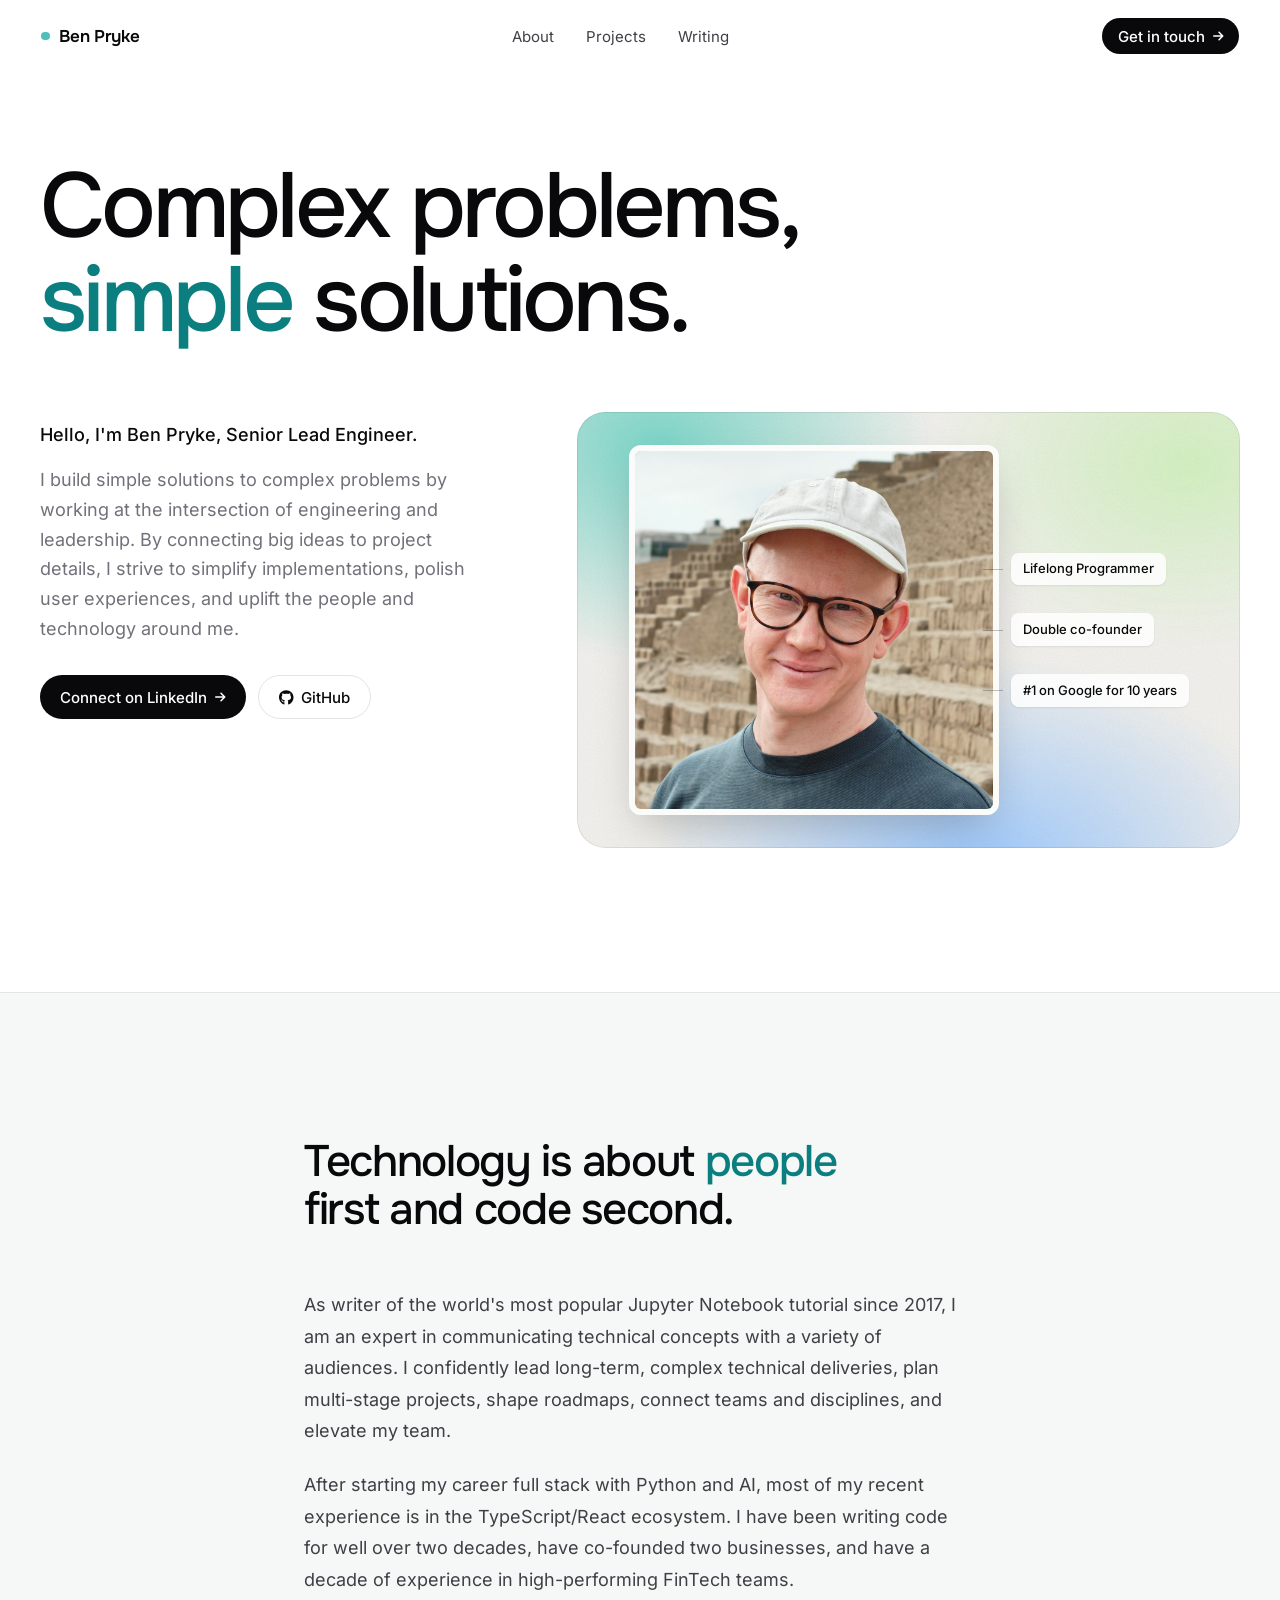
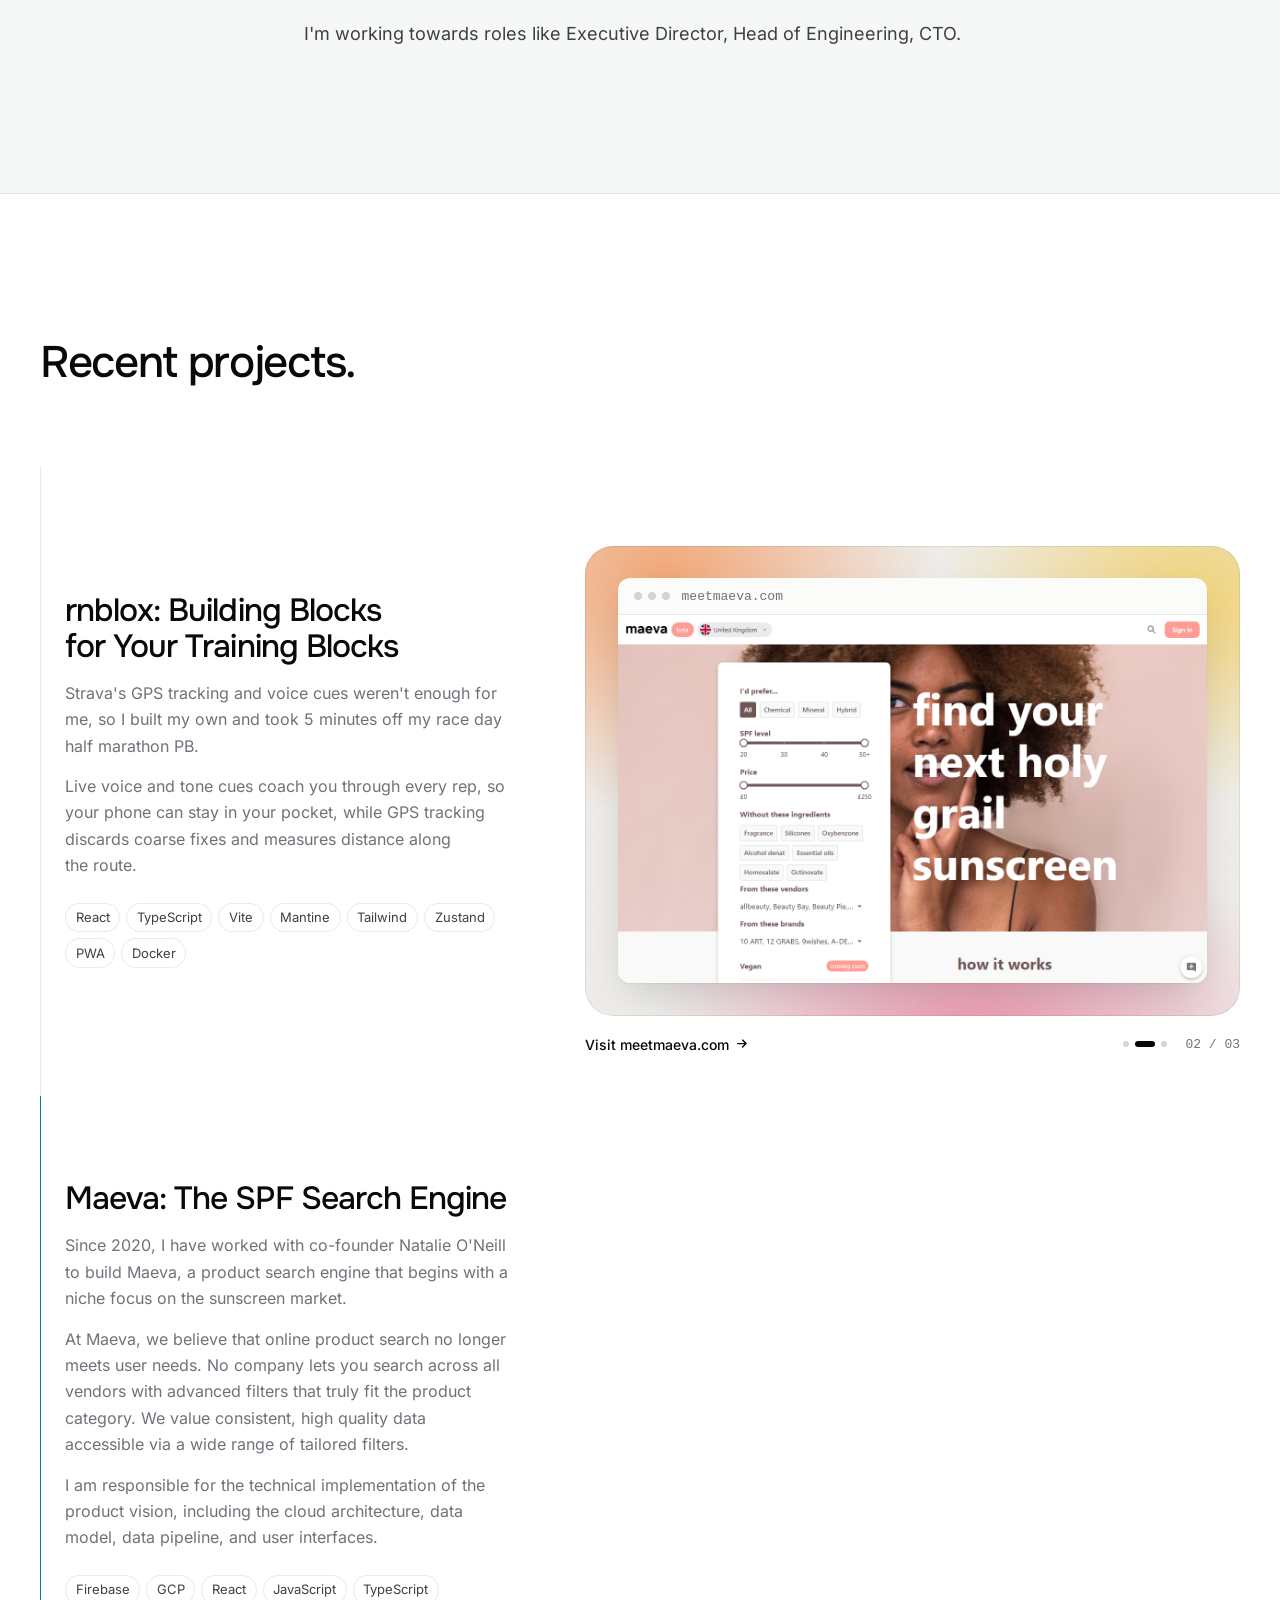
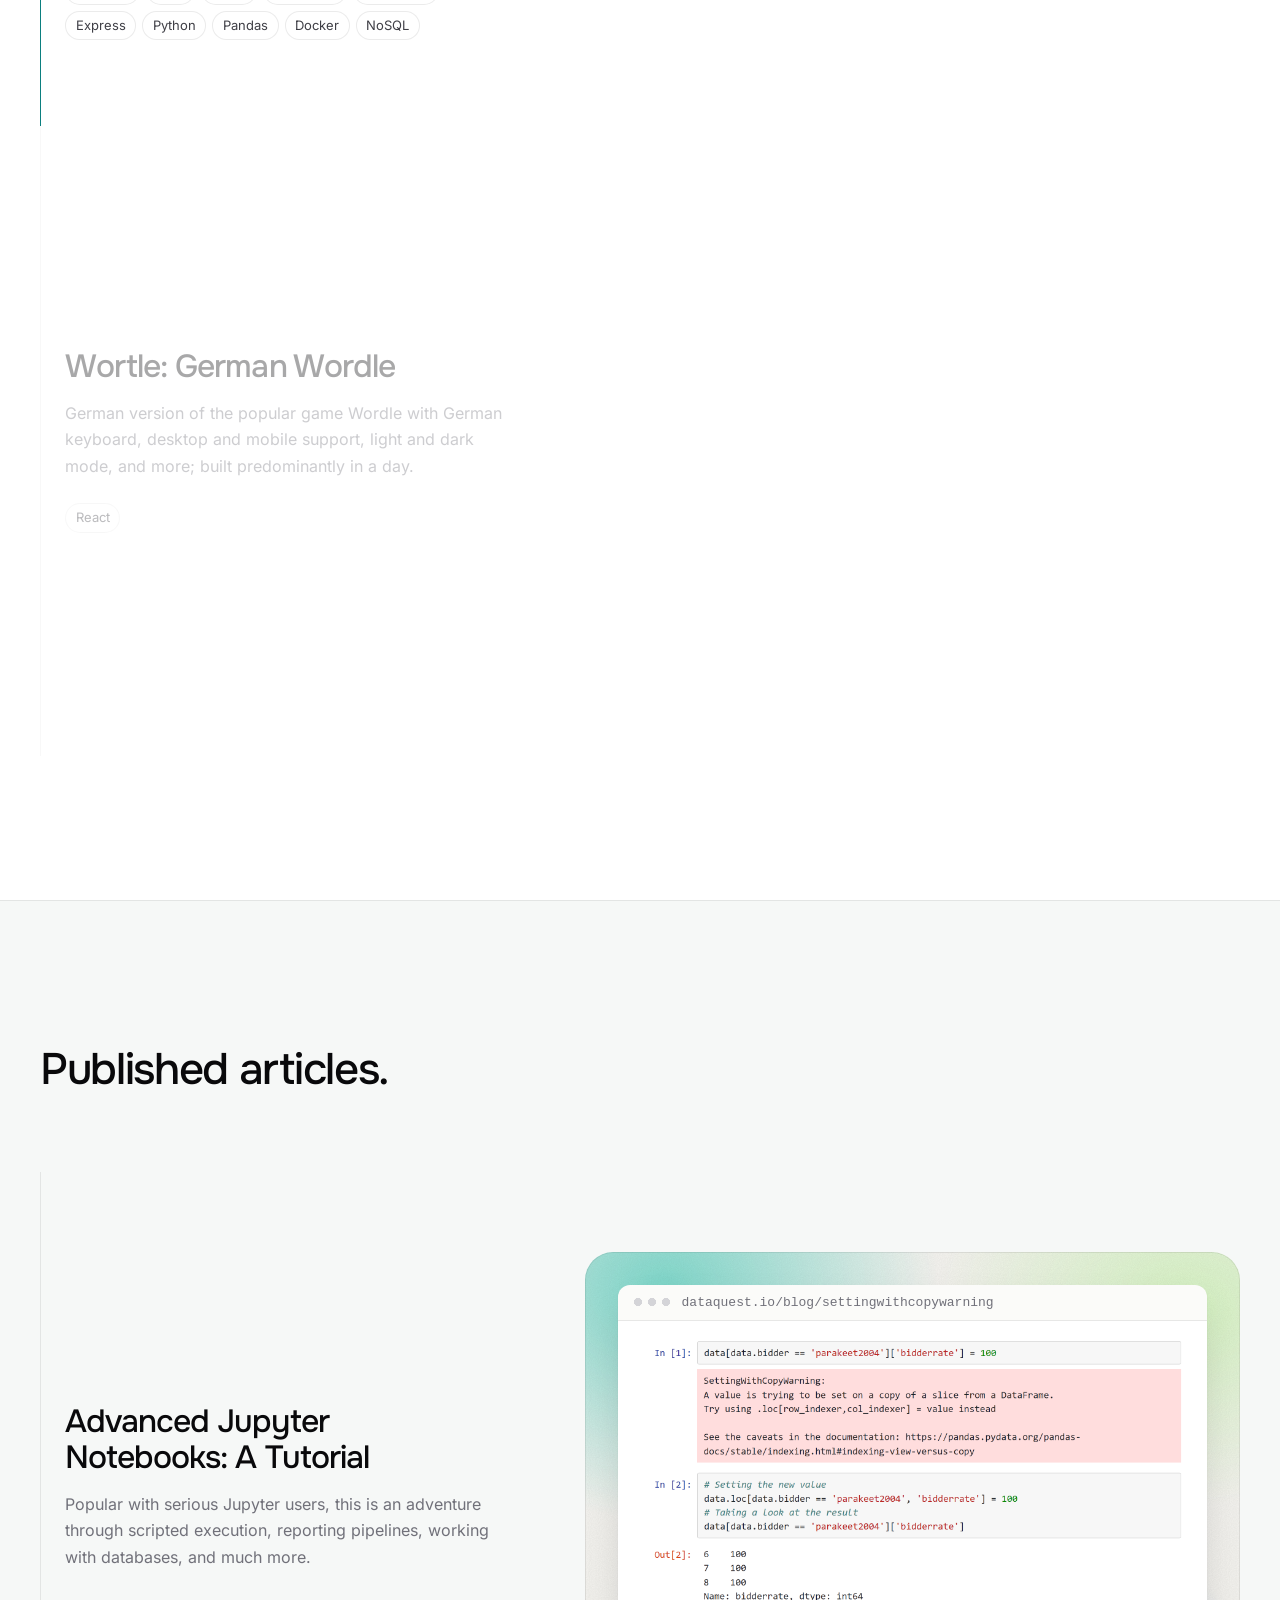
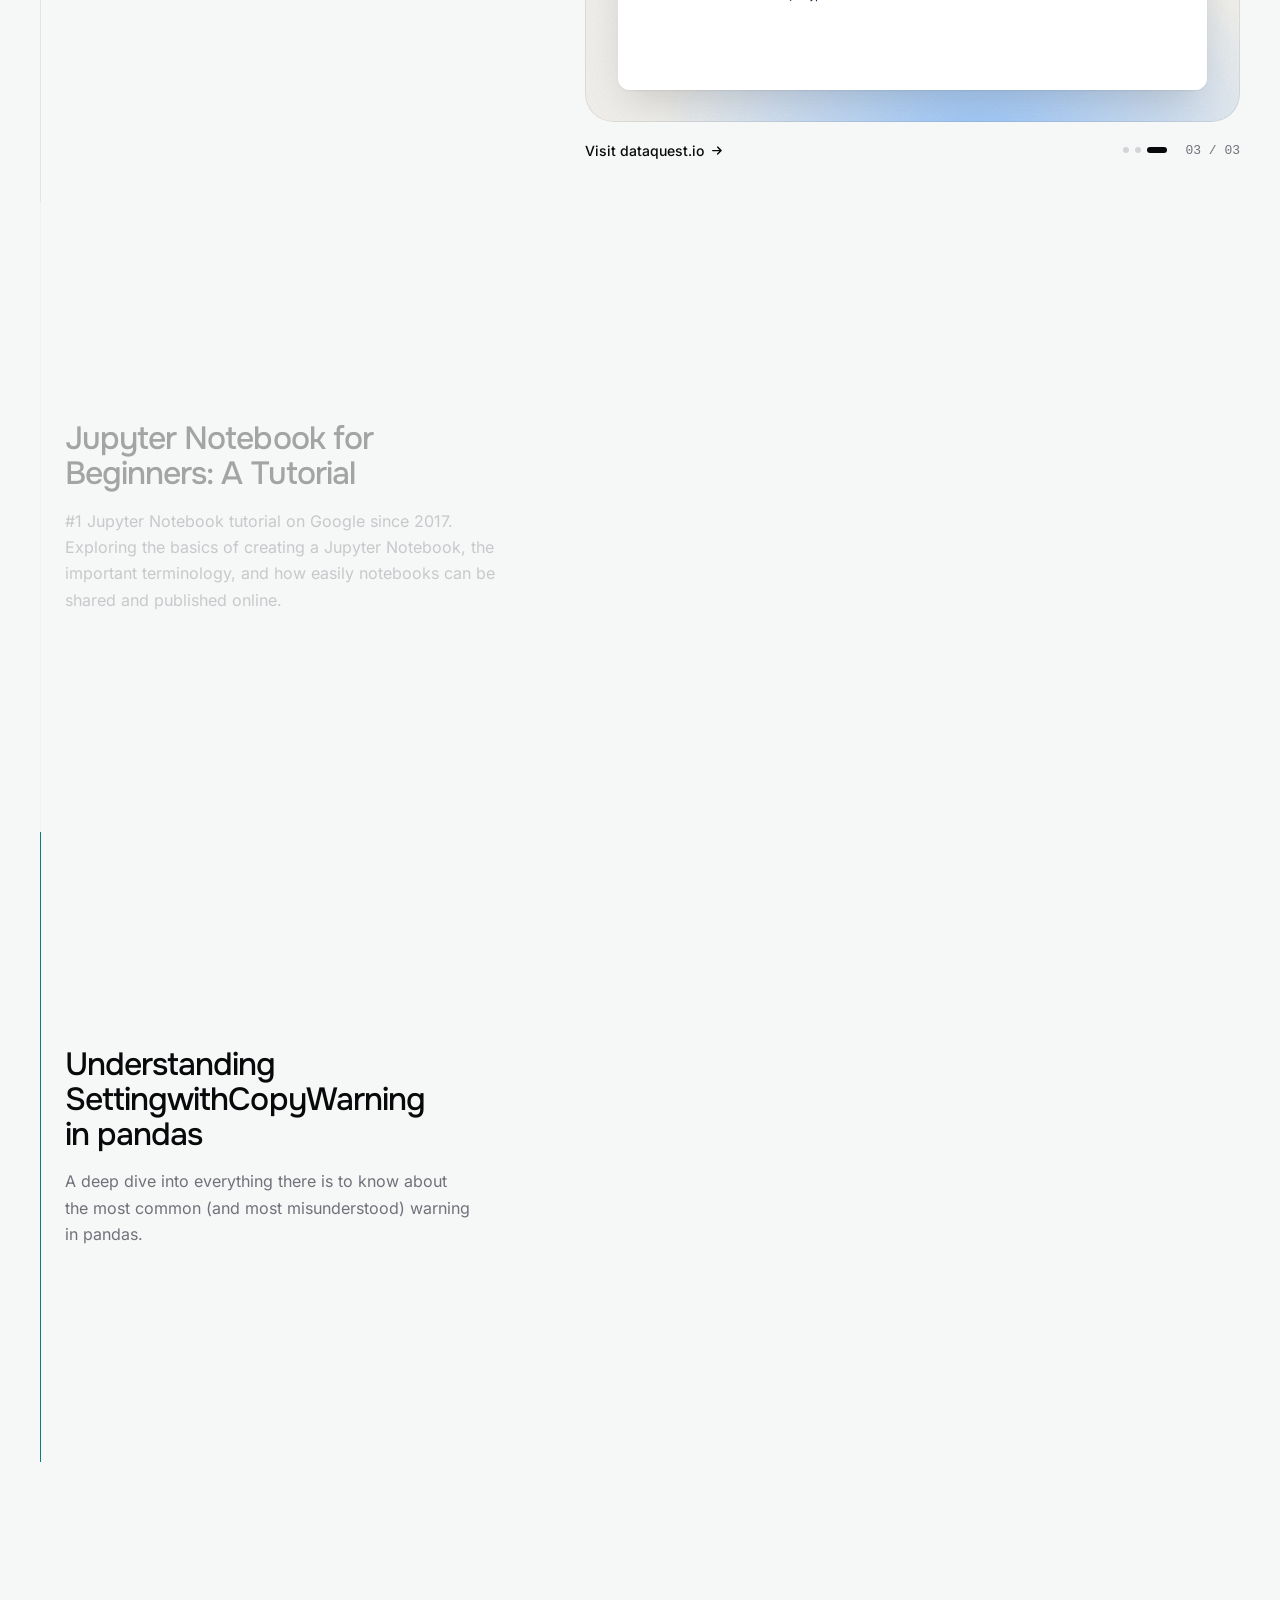
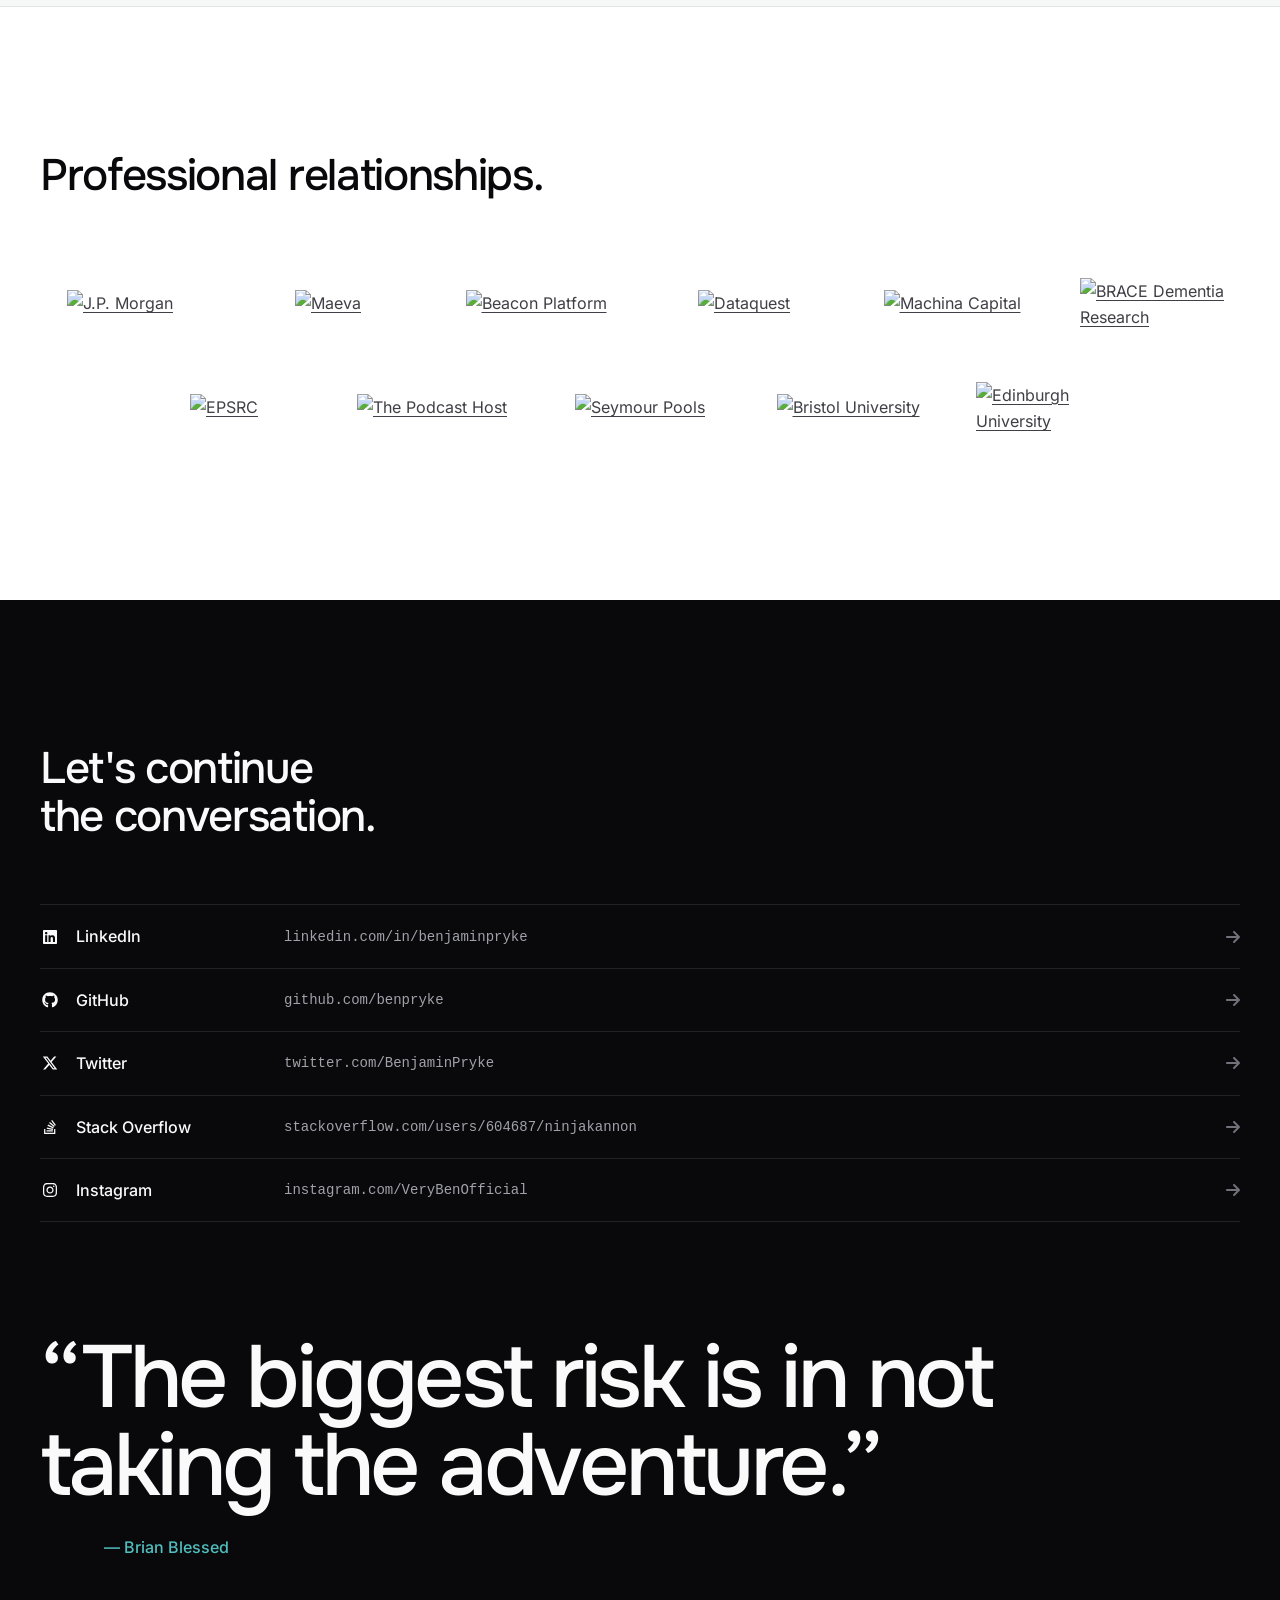
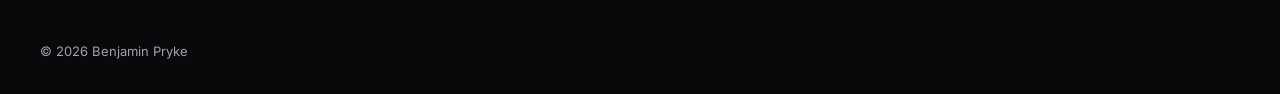
==== 200.html @ 8d0380cf "Deploying to master from @ benpryke/personal-website@fa194e5fd90bd48c4373eee795d0fbb30861cdaa 🚀" ====
<!DOCTYPE html>
<html lang="en-gb">
  <head>
    <meta charset="utf-8"/>
    <link rel="shortcut icon" href="/assets/favicon-vqh3uQuY.ico"/>
    <link rel="icon" type="image/png" sizes="512x512" href="/assets/favicon-512x512-DaZWaWV2.png">
    <link rel="icon" type="image/png" sizes="192x192" href="/assets/favicon-192x192-DF1hLskp.png">
    <link rel="icon" type="image/png" sizes="32x32" href="/assets/favicon-32x32-KCON65HF.png">
    <link rel="icon" type="image/png" sizes="16x16" href="/assets/favicon-16x16-DmluTjXL.png">
    <link rel="apple-touch-icon" sizes="180x180" href="/assets/favicon-180x180-CDnnF3rg.png">
    <meta name="viewport" content="width=device-width, initial-scale=1, shrink-to-fit=no"/>
    <meta name="theme-color" content="#0b7f7f"/>
    <link rel="manifest" href="/assets/manifest-D1YhB_9p.json"/>
    
    <title>Benjamin Pryke | Developer</title>
    <meta name="description" content="Ben Pryke is an entrepreneur building tech for humans. Currently a senior tech lead at JPMC, formerly at Beacon Platform, and two time startup co-founder.">
    <meta name="keywords" content="Ben, Benjamin, Pryke, engineer, developer, dev, programmer, entrepreneur, startup, start-up, Python, TypeScript, JavaScript, full stack, senior, lead">

    <!-- Google tag (gtag.js) -->
    <script async src="https://www.googletagmanager.com/gtag/js?id=G-BXW9QDPKF5"></script>
    <script>
      window.dataLayer = window.dataLayer || [];
      function gtag(){dataLayer.push(arguments);}
      gtag('js', new Date());
      gtag('config', 'G-BXW9QDPKF5');
    </script>
    <script type="module" crossorigin src="/assets/index-BHt-4_sE.js"></script>
    <link rel="stylesheet" crossorigin href="/assets/index-BxGwgF0M.css">
  </head>
  <body>
    <noscript>Enabling JavaScript will enhance this site</noscript>
    <div id="root"></div>
  </body>
</html>
---- assets/index-BxGwgF0M.css ----
@font-face{font-family:Onest Variable;font-style:normal;font-display:swap;font-weight:100 900;src:url(/assets/onest-cyrillic-ext-wght-normal-DOFToQv1.woff2) format("woff2-variations");unicode-range:U+0460-052F,U+1C80-1C8A,U+20B4,U+2DE0-2DFF,U+A640-A69F,U+FE2E-FE2F}@font-face{font-family:Onest Variable;font-style:normal;font-display:swap;font-weight:100 900;src:url(/assets/onest-cyrillic-wght-normal-DayYxulF.woff2) format("woff2-variations");unicode-range:U+0301,U+0400-045F,U+0490-0491,U+04B0-04B1,U+2116}@font-face{font-family:Onest Variable;font-style:normal;font-display:swap;font-weight:100 900;src:url(/assets/onest-math-wght-normal-Bl4ZGkZl.woff2) format("woff2-variations");unicode-range:U+0302-0303,U+0305,U+0307-0308,U+0310,U+0312,U+0315,U+031A,U+0326-0327,U+032C,U+032F-0330,U+0332-0333,U+0338,U+033A,U+0346,U+034D,U+0391-03A1,U+03A3-03A9,U+03B1-03C9,U+03D1,U+03D5-03D6,U+03F0-03F1,U+03F4-03F5,U+2016-2017,U+2034-2038,U+203C,U+2040,U+2043,U+2047,U+2050,U+2057,U+205F,U+2070-2071,U+2074-208E,U+2090-209C,U+20D0-20DC,U+20E1,U+20E5-20EF,U+2100-2112,U+2114-2115,U+2117-2121,U+2123-214F,U+2190,U+2192,U+2194-21AE,U+21B0-21E5,U+21F1-21F2,U+21F4-2211,U+2213-2214,U+2216-22FF,U+2308-230B,U+2310,U+2319,U+231C-2321,U+2336-237A,U+237C,U+2395,U+239B-23B7,U+23D0,U+23DC-23E1,U+2474-2475,U+25AF,U+25B3,U+25B7,U+25BD,U+25C1,U+25CA,U+25CC,U+25FB,U+266D-266F,U+27C0-27FF,U+2900-2AFF,U+2B0E-2B11,U+2B30-2B4C,U+2BFE,U+3030,U+FF5B,U+FF5D,U+1D400-1D7FF,U+1EE00-1EEFF}@font-face{font-family:Onest Variable;font-style:normal;font-display:swap;font-weight:100 900;src:url(/assets/onest-symbols-wght-normal-DxQzqQfC.woff2) format("woff2-variations");unicode-range:U+0001-000C,U+000E-001F,U+007F-009F,U+20DD-20E0,U+20E2-20E4,U+2150-218F,U+2190,U+2192,U+2194-2199,U+21AF,U+21E6-21F0,U+21F3,U+2218-2219,U+2299,U+22C4-22C6,U+2300-243F,U+2440-244A,U+2460-24FF,U+25A0-27BF,U+2800-28FF,U+2921-2922,U+2981,U+29BF,U+29EB,U+2B00-2BFF,U+4DC0-4DFF,U+FFF9-FFFB,U+10140-1018E,U+10190-1019C,U+101A0,U+101D0-101FD,U+102E0-102FB,U+10E60-10E7E,U+1D2C0-1D2D3,U+1D2E0-1D37F,U+1F000-1F0FF,U+1F100-1F1AD,U+1F1E6-1F1FF,U+1F30D-1F30F,U+1F315,U+1F31C,U+1F31E,U+1F320-1F32C,U+1F336,U+1F378,U+1F37D,U+1F382,U+1F393-1F39F,U+1F3A7-1F3A8,U+1F3AC-1F3AF,U+1F3C2,U+1F3C4-1F3C6,U+1F3CA-1F3CE,U+1F3D4-1F3E0,U+1F3ED,U+1F3F1-1F3F3,U+1F3F5-1F3F7,U+1F408,U+1F415,U+1F41F,U+1F426,U+1F43F,U+1F441-1F442,U+1F444,U+1F446-1F449,U+1F44C-1F44E,U+1F453,U+1F46A,U+1F47D,U+1F4A3,U+1F4B0,U+1F4B3,U+1F4B9,U+1F4BB,U+1F4BF,U+1F4C8-1F4CB,U+1F4D6,U+1F4DA,U+1F4DF,U+1F4E3-1F4E6,U+1F4EA-1F4ED,U+1F4F7,U+1F4F9-1F4FB,U+1F4FD-1F4FE,U+1F503,U+1F507-1F50B,U+1F50D,U+1F512-1F513,U+1F53E-1F54A,U+1F54F-1F5FA,U+1F610,U+1F650-1F67F,U+1F687,U+1F68D,U+1F691,U+1F694,U+1F698,U+1F6AD,U+1F6B2,U+1F6B9-1F6BA,U+1F6BC,U+1F6C6-1F6CF,U+1F6D3-1F6D7,U+1F6E0-1F6EA,U+1F6F0-1F6F3,U+1F6F7-1F6FC,U+1F700-1F7FF,U+1F800-1F80B,U+1F810-1F847,U+1F850-1F859,U+1F860-1F887,U+1F890-1F8AD,U+1F8B0-1F8BB,U+1F8C0-1F8C1,U+1F900-1F90B,U+1F93B,U+1F946,U+1F984,U+1F996,U+1F9E9,U+1FA00-1FA6F,U+1FA70-1FA7C,U+1FA80-1FA89,U+1FA8F-1FAC6,U+1FACE-1FADC,U+1FADF-1FAE9,U+1FAF0-1FAF8,U+1FB00-1FBFF}@font-face{font-family:Onest Variable;font-style:normal;font-display:swap;font-weight:100 900;src:url(/assets/onest-vietnamese-wght-normal-BBxOatbv.woff2) format("woff2-variations");unicode-range:U+0102-0103,U+0110-0111,U+0128-0129,U+0168-0169,U+01A0-01A1,U+01AF-01B0,U+0300-0301,U+0303-0304,U+0308-0309,U+0323,U+0329,U+1EA0-1EF9,U+20AB}@font-face{font-family:Onest Variable;font-style:normal;font-display:swap;font-weight:100 900;src:url(/assets/onest-latin-ext-wght-normal-QAhDxQuo.woff2) format("woff2-variations");unicode-range:U+0100-02BA,U+02BD-02C5,U+02C7-02CC,U+02CE-02D7,U+02DD-02FF,U+0304,U+0308,U+0329,U+1D00-1DBF,U+1E00-1E9F,U+1EF2-1EFF,U+2020,U+20A0-20AB,U+20AD-20C0,U+2113,U+2C60-2C7F,U+A720-A7FF}@font-face{font-family:Onest Variable;font-style:normal;font-display:swap;font-weight:100 900;src:url(/assets/onest-latin-wght-normal-Dun_Rd-l.woff2) format("woff2-variations");unicode-range:U+0000-00FF,U+0131,U+0152-0153,U+02BB-02BC,U+02C6,U+02DA,U+02DC,U+0304,U+0308,U+0329,U+2000-206F,U+20AC,U+2122,U+2191,U+2193,U+2212,U+2215,U+FEFF,U+FFFD}@font-face{font-family:Inter Variable;font-style:normal;font-display:swap;font-weight:100 900;src:url(/assets/inter-cyrillic-ext-wght-normal-BOeWTOD4.woff2) format("woff2-variations");unicode-range:U+0460-052F,U+1C80-1C8A,U+20B4,U+2DE0-2DFF,U+A640-A69F,U+FE2E-FE2F}@font-face{font-family:Inter Variable;font-style:normal;font-display:swap;font-weight:100 900;src:url(/assets/inter-cyrillic-wght-normal-DqGufNeO.woff2) format("woff2-variations");unicode-range:U+0301,U+0400-045F,U+0490-0491,U+04B0-04B1,U+2116}@font-face{font-family:Inter Variable;font-style:normal;font-display:swap;font-weight:100 900;src:url(/assets/inter-greek-ext-wght-normal-DlzME5K_.woff2) format("woff2-variations");unicode-range:U+1F00-1FFF}@font-face{font-family:Inter Variable;font-style:normal;font-display:swap;font-weight:100 900;src:url(/assets/inter-greek-wght-normal-CkhJZR-_.woff2) format("woff2-variations");unicode-range:U+0370-0377,U+037A-037F,U+0384-038A,U+038C,U+038E-03A1,U+03A3-03FF}@font-face{font-family:Inter Variable;font-style:normal;font-display:swap;font-weight:100 900;src:url(/assets/inter-vietnamese-wght-normal-CBcvBZtf.woff2) format("woff2-variations");unicode-range:U+0102-0103,U+0110-0111,U+0128-0129,U+0168-0169,U+01A0-01A1,U+01AF-01B0,U+0300-0301,U+0303-0304,U+0308-0309,U+0323,U+0329,U+1EA0-1EF9,U+20AB}@font-face{font-family:Inter Variable;font-style:normal;font-display:swap;font-weight:100 900;src:url(/assets/inter-latin-ext-wght-normal-DO1Apj_S.woff2) format("woff2-variations");unicode-range:U+0100-02BA,U+02BD-02C5,U+02C7-02CC,U+02CE-02D7,U+02DD-02FF,U+0304,U+0308,U+0329,U+1D00-1DBF,U+1E00-1E9F,U+1EF2-1EFF,U+2020,U+20A0-20AB,U+20AD-20C0,U+2113,U+2C60-2C7F,U+A720-A7FF}@font-face{font-family:Inter Variable;font-style:normal;font-display:swap;font-weight:100 900;src:url(/assets/inter-latin-wght-normal-Dx4kXJAl.woff2) format("woff2-variations");unicode-range:U+0000-00FF,U+0131,U+0152-0153,U+02BB-02BC,U+02C6,U+02DA,U+02DC,U+0304,U+0308,U+0329,U+2000-206F,U+20AC,U+2122,U+2191,U+2193,U+2212,U+2215,U+FEFF,U+FFFD}@property --g1{syntax: "<color>"; inherits: false; initial-value: transparent;}@property --g2{syntax: "<color>"; inherits: false; initial-value: transparent;}@property --g3{syntax: "<color>"; inherits: false; initial-value: transparent;}:root{--ink: #09090b;--text: #3f3f46;--muted: #71717a;--faint: #8b8b94;--line: rgb(9 9 11 / .08);--surface: #ffffff;--surface-alt: #f6f8f7;--card: #fbfbf9;--accent: #0b7f7f;--accent-bright: #50bebe;--accent-wash: #d9f1ee;--font-display: "Onest Variable", ui-sans-serif, system-ui, sans-serif;--font-body: "Inter Variable", ui-sans-serif, system-ui, sans-serif;--font-mono: ui-monospace, "SFMono-Regular", "Cascadia Code", Menlo, Consolas, monospace;--content-width: 75rem;--prose-width: 42rem;--gutter: clamp(1rem, 4vw, 2.5rem);--section-space: clamp(5rem, 12vw, 9rem);--nav-height: 4.5rem;--radius-l: 1.75rem;--radius-m: .75rem;--ease-out: cubic-bezier(.16, 1, .3, 1)}*,*:before,*:after{box-sizing:border-box}html{scroll-behavior:smooth;scroll-padding-top:calc(var(--nav-height) + 1rem);scrollbar-color:#c4c4ca transparent;-webkit-text-size-adjust:100%}@media (prefers-reduced-motion: reduce){html{scroll-behavior:auto}*,*:before,*:after{transition-duration:.01ms!important}}body{margin:0;background:var(--surface);color:var(--text);font:400 1rem/1.65 var(--font-body);-webkit-font-smoothing:antialiased;-moz-osx-font-smoothing:grayscale;overflow-anchor:none}h1,h2,h3{margin:0;color:var(--ink);font-family:var(--font-display);font-weight:500;line-height:1.1;letter-spacing:-.03em;text-wrap:balance}p{margin:0;text-wrap:pretty}h1 em,h2 em{font-style:normal;color:var(--accent)}a{color:inherit;text-underline-offset:.2em;text-decoration-thickness:1px}img{display:block;max-width:100%}::selection{background:var(--accent-wash);color:var(--ink)}:focus-visible{outline:2px solid var(--accent);outline-offset:3px;border-radius:4px}.button{display:inline-flex;align-items:center;gap:.5rem;min-height:2.75rem;padding:0 1.25rem;border-radius:999px;font:500 .9375rem/1 var(--font-body);text-decoration:none;white-space:nowrap;transition:background-color .2s ease,border-color .2s ease,transform .2s var(--ease-out)}.button:active{transform:scale(.97)}.button-primary{background:var(--ink);color:#fff}.button-primary:hover{background:#27272a}.button-secondary{border:1px solid #e4e4e7;background:var(--surface);color:var(--ink)}.button-secondary:hover{border-color:#a1a1aa}.button-arrow{font-size:.8em;transition:transform .25s var(--ease-out)}.button:hover .button-arrow{transform:translate(3px)}.footer{padding:var(--section-space) var(--gutter) 2rem;background:var(--ink);color:#a1a1aa}.footer h2{max-width:36rem;font-size:clamp(1.875rem,4vw,2.75rem);color:#fafafa}.footer ::selection{background:var(--accent);color:#fff}.footer-inner{max-width:var(--content-width);margin:0 auto}.footer-links{margin:clamp(2.5rem,5vw,4rem) 0 0;padding:0;list-style:none;border-top:1px solid rgb(255 255 255 / .1)}.footer-links li{border-bottom:1px solid rgb(255 255 255 / .1)}.footer-links a{display:grid;grid-template-columns:auto 1fr auto;align-items:center;gap:1rem;padding:1.125rem 0;color:#fafafa;text-decoration:none;font-weight:500}.footer-links a>*{transition:transform .25s var(--ease-out),color .25s ease}.footer-links a:hover>*,.footer-links a:focus-visible>*{color:var(--accent-bright);transform:translate(6px)}.footer-url{display:none;font:.875rem var(--font-mono);color:#a1a1aa}.footer-arrow{color:#71717a}.footer-quote{margin:clamp(4rem,10vw,7rem) 0 0}.footer-quote p{max-width:18ch;font:500 clamp(2.25rem,7vw,5.5rem) / 1 var(--font-display);letter-spacing:-.04em;text-wrap:balance;color:#fafafa}.footer-quote footer{margin:1.5rem 0 clamp(3rem,8vw,5rem) clamp(1.5rem,6vw,4rem);font-weight:500;color:var(--accent-bright)}.footer-legal{margin-top:2rem;font-size:.8125rem}@media (min-width: 768px){.footer-links a{grid-template-columns:auto 12rem 1fr auto}.footer-url{display:block}}.hero{max-width:calc(var(--content-width) + 2 * var(--gutter));margin:0 auto;padding:calc(var(--nav-height) + clamp(2.5rem,8vw,5.5rem)) var(--gutter) var(--section-space)}.hero h1{font-size:clamp(2.75rem,8.2vw,5.75rem);line-height:1.02;letter-spacing:-.04em}.hero h1>span{display:block}.hero-grid{display:grid;gap:3rem;margin-top:clamp(2.5rem,6vw,4rem)}.hero-text{max-width:28rem;font-size:1.125rem;color:var(--muted)}.hero-text p+p{margin-top:1rem}.hero-lead{font-weight:500;color:var(--ink)}.hero-actions{display:flex;flex-wrap:wrap;gap:.75rem;margin-top:2rem}.hero-portrait{display:flex;flex-direction:column;align-items:center;gap:1.25rem;width:100%}.hero-portrait img{width:min(100%,22rem);height:auto;aspect-ratio:1;object-fit:cover;border-radius:var(--radius-m);border:6px solid var(--card);box-shadow:0 18px 40px -12px #09090b40}.hero-facts{display:flex;flex-wrap:wrap;justify-content:center;gap:.5rem;margin:0;padding:0;list-style:none}.hero-facts li{padding:.35rem .75rem;border-radius:.5rem;background:#ffffffd9;box-shadow:0 1px 2px #09090b14;font-size:.8125rem;font-weight:500;color:var(--ink)}@media (min-width: 900px){.hero-grid{grid-template-columns:5fr 7fr;align-items:start;gap:4rem}.hero-text{padding-top:.5rem}.hero-portrait{flex-direction:row;justify-content:center;gap:0}.hero-portrait img{width:62%}.hero-facts{flex-direction:column;align-items:flex-start;gap:1.75rem;margin-left:-1.5rem}.hero-facts li{position:relative;margin-left:2.25rem}.hero-facts li:before{content:"";position:absolute;right:calc(100% + .5rem);top:50%;width:1.25rem;border-top:1px solid rgb(9 9 11 / .25)}}.frame{position:relative;isolation:isolate;overflow:hidden;display:grid;place-items:center;padding:clamp(1.25rem,5%,3rem);border-radius:var(--radius-l);box-shadow:inset 0 0 0 1px var(--line);background:radial-gradient(60% 70% at 12% 8%,var(--g1),transparent 70%),radial-gradient(55% 60% at 92% 12%,var(--g3),transparent 70%),radial-gradient(70% 70% at 60% 105%,var(--g2),transparent 70%),#f3f2ee;transition:--g1 .9s ease,--g2 .9s ease,--g3 .9s ease}.frame:after{content:"";position:absolute;top:0;right:0;bottom:0;left:0;z-index:-1;opacity:.35;mix-blend-mode:multiply;background:url("data:image/svg+xml,%3Csvg xmlns='http://www.w3.org/2000/svg' width='160' height='160'%3E%3Cfilter id='n'%3E%3CfeTurbulence type='fractalNoise' baseFrequency='.9' numOctaves='2' stitchTiles='stitch'/%3E%3CfeColorMatrix values='0 0 0 0 .5 0 0 0 0 .5 0 0 0 0 .5 0 0 0 .5 0'/%3E%3C/filter%3E%3Crect width='100%25' height='100%25' filter='url(%23n)'/%3E%3C/svg%3E")}.frame[data-tone="0"]{--g1: #7fd8cb;--g2: #9cc9ff;--g3: #d5f2c2}.frame[data-tone="1"]{--g1: #f7a978;--g2: #f19bb3;--g3: #f6d77a}.frame[data-tone="2"]{--g1: #b6a4f6;--g2: #8fd0f5;--g3: #f3b3d9}.frame[data-tone="3"]{--g1: #c5e68a;--g2: #7fd3c0;--g3: #f7e48f}.frame-window{width:100%;overflow:hidden;border-radius:var(--radius-m);background:var(--card);box-shadow:0 1px 2px #09090b0f,0 18px 40px -12px #09090b2e}.frame-bar{display:flex;align-items:center;gap:.75rem;padding:.7rem 1rem;border-bottom:1px solid var(--line);font:.8125rem/1 var(--font-mono);color:var(--muted)}.frame-dots{--dot: .5rem;--step: .875rem;flex:none;width:calc(2 * var(--step) + var(--dot));height:var(--dot);background:radial-gradient(circle,#d4d4d8 calc(var(--dot) / 2),transparent calc(var(--dot) / 2 + .02rem)) calc((var(--dot) - var(--step)) / 2) 0 / var(--step) var(--dot) repeat-x}.frame-title{overflow:hidden;text-overflow:ellipsis;white-space:nowrap}.frame-body{position:relative;aspect-ratio:16 / 10}.frame-body img{position:absolute;top:0;right:0;bottom:0;left:0;width:100%;height:100%;object-fit:cover;object-position:top}.logos{display:flex;flex-wrap:wrap;justify-content:center;gap:.5rem clamp(1rem,4vw,3rem);margin:0;padding:var(--title-gap) 0 0;list-style:none}.logos a{display:grid;place-items:center;width:clamp(7rem,20vw,10rem);height:clamp(4.5rem,12vw,6rem);border-radius:var(--radius-m)}.logos img{max-width:100%;max-height:3.25rem;mix-blend-mode:multiply;transition:transform .4s var(--ease-out)}.logos a:hover img,.logos a:focus-visible img{transform:scale(1.06)}.nav{position:fixed;inset:0 0 auto;z-index:50;padding:.5rem .75rem}.nav-bar{display:flex;align-items:center;justify-content:space-between;gap:1rem;max-width:calc(var(--content-width) + 2 * var(--gutter));height:calc(var(--nav-height) - 1rem);margin:0 auto;padding:0 calc(var(--gutter) - .75rem);border-radius:999px;border:1px solid transparent;transition:max-width .5s var(--ease-out),background-color .3s ease,border-color .3s ease,box-shadow .3s ease,padding .5s var(--ease-out)}.nav-bar .button{min-height:2.25rem;padding:0 1rem}.nav-scrolled .nav-bar{max-width:60rem;padding:0 .375rem 0 1.25rem;border-color:var(--line);background:#ffffffd9;-webkit-backdrop-filter:blur(12px) saturate(1.4);backdrop-filter:blur(12px) saturate(1.4);box-shadow:0 8px 24px -12px #09090b26}.nav-brand{display:inline-flex;align-items:center;gap:.6rem;font:600 1.0625rem/1 var(--font-display);letter-spacing:-.02em;color:var(--ink);text-decoration:none}.nav-dot{width:.55rem;height:.55rem;border-radius:50%;background:var(--accent-bright)}.nav-links{display:none;gap:2rem;margin:0;padding:0;list-style:none}.nav-links a{font-size:.9375rem;color:var(--text);text-decoration:none;transition:color .2s ease}.nav-links a:hover{color:var(--ink)}@media (min-width: 768px){.nav-links{display:flex}}.showcase-list{display:grid;gap:4rem;margin:0;padding:var(--title-gap) 0 0;list-style:none}.showcase-item h3{margin:1.75rem 0 1rem;font-size:clamp(1.5rem,3vw,2rem)}.showcase-item h3 a{text-decoration:none}.showcase-item h3 a:hover{text-decoration:underline}.showcase-item p{max-width:34rem;color:var(--muted)}.showcase-item p+p{margin-top:.875rem}.showcase-tags{display:flex;flex-wrap:wrap;gap:.375rem;margin:1.5rem 0 0;padding:0;list-style:none}.showcase-tags li{padding:.2rem .6rem;border:1px solid var(--line);border-radius:999px;background:var(--surface);font-size:.8125rem;color:var(--text)}.showcase-stage{display:none}@media (max-width: 899.98px) and (prefers-reduced-motion: no-preference){.showcase-item{transition:opacity .5s ease-out,transform .5s ease-out}.showcase-item:not(.is-revealed){opacity:0;transform:translateY(3rem)}}@media (min-width: 900px){.showcase{--item-height: 70vh;--stage-height: calc(100vh - var(--nav-height));--stage-gap: 1rem;--meta-height: 1.5rem;--frame-offset: calc((var(--stage-gap) + var(--meta-height)) / 2);--centring: calc((var(--stage-height) - var(--item-height)) / 2);--tail: calc(var(--centring) + var(--frame-offset));display:grid;grid-template-columns:minmax(0,5fr) minmax(0,7fr);gap:clamp(3rem,6vw,5rem);margin-bottom:calc(-1 * var(--tail))}.showcase-list{gap:0;padding-top:max(var(--title-gap),var(--centring) - var(--frame-offset));padding-bottom:var(--tail)}.showcase-inline{display:none}.showcase-item{display:flex;flex-direction:column;justify-content:center;min-height:var(--item-height);padding-left:1.5rem;border-left:1px solid var(--line);opacity:.35;transition:opacity .6s var(--ease-out),border-color .6s var(--ease-out)}.showcase-item.is-active{opacity:1;border-color:var(--accent)}.showcase-item h3{margin-top:0}.showcase-stage{position:sticky;top:var(--nav-height);display:flex;flex-direction:column;justify-content:center;gap:var(--stage-gap);height:var(--stage-height)}.showcase-link{display:block;border-radius:var(--radius-l)}.showcase-stage .frame-body img{opacity:0;filter:blur(6px);transform:scale(1.02);transition:opacity .7s var(--ease-out),filter .7s var(--ease-out),transform .9s var(--ease-out)}.showcase-stage .frame-body img.is-active{opacity:1;filter:none;transform:none}.showcase-meta{display:flex;align-items:center;justify-content:space-between;gap:1rem;height:var(--meta-height);font-size:.875rem;color:var(--muted)}.showcase-meta>a{display:inline-flex;align-items:center;gap:.5rem;font-weight:500;color:var(--ink);text-decoration:none}.showcase-meta>a svg{font-size:.8em;transition:transform .25s var(--ease-out)}.showcase-meta>a:hover svg{transform:translate(3px)}.showcase-progress{display:flex;align-items:center;gap:.375rem}.showcase-progress button{width:.375rem;height:.375rem;padding:0;border:0;border-radius:999px;background:#d4d4d8;cursor:pointer;transition:width .4s var(--ease-out),background-color .4s ease}.showcase-progress button.is-active{width:1.25rem;background:var(--ink)}.showcase-progress span{margin-left:.75rem;font:.8125rem var(--font-mono);font-variant-numeric:tabular-nums}}.section{--title-gap: clamp(2rem, 5vw, 3.5rem);padding:var(--section-space) var(--gutter)}.section-tinted{background:var(--surface-alt);border-block:1px solid var(--line)}.section-inner{max-width:var(--content-width);margin:0 auto}.section-prose .section-inner{max-width:var(--prose-width)}.section-title{max-width:var(--prose-width);font-size:clamp(1.875rem,4vw,2.75rem)}.section-prose p{font-size:1.125rem;line-height:1.75}.section-prose p+p{margin-top:1.25em}.section-prose .section-title+p{margin-top:var(--title-gap)}
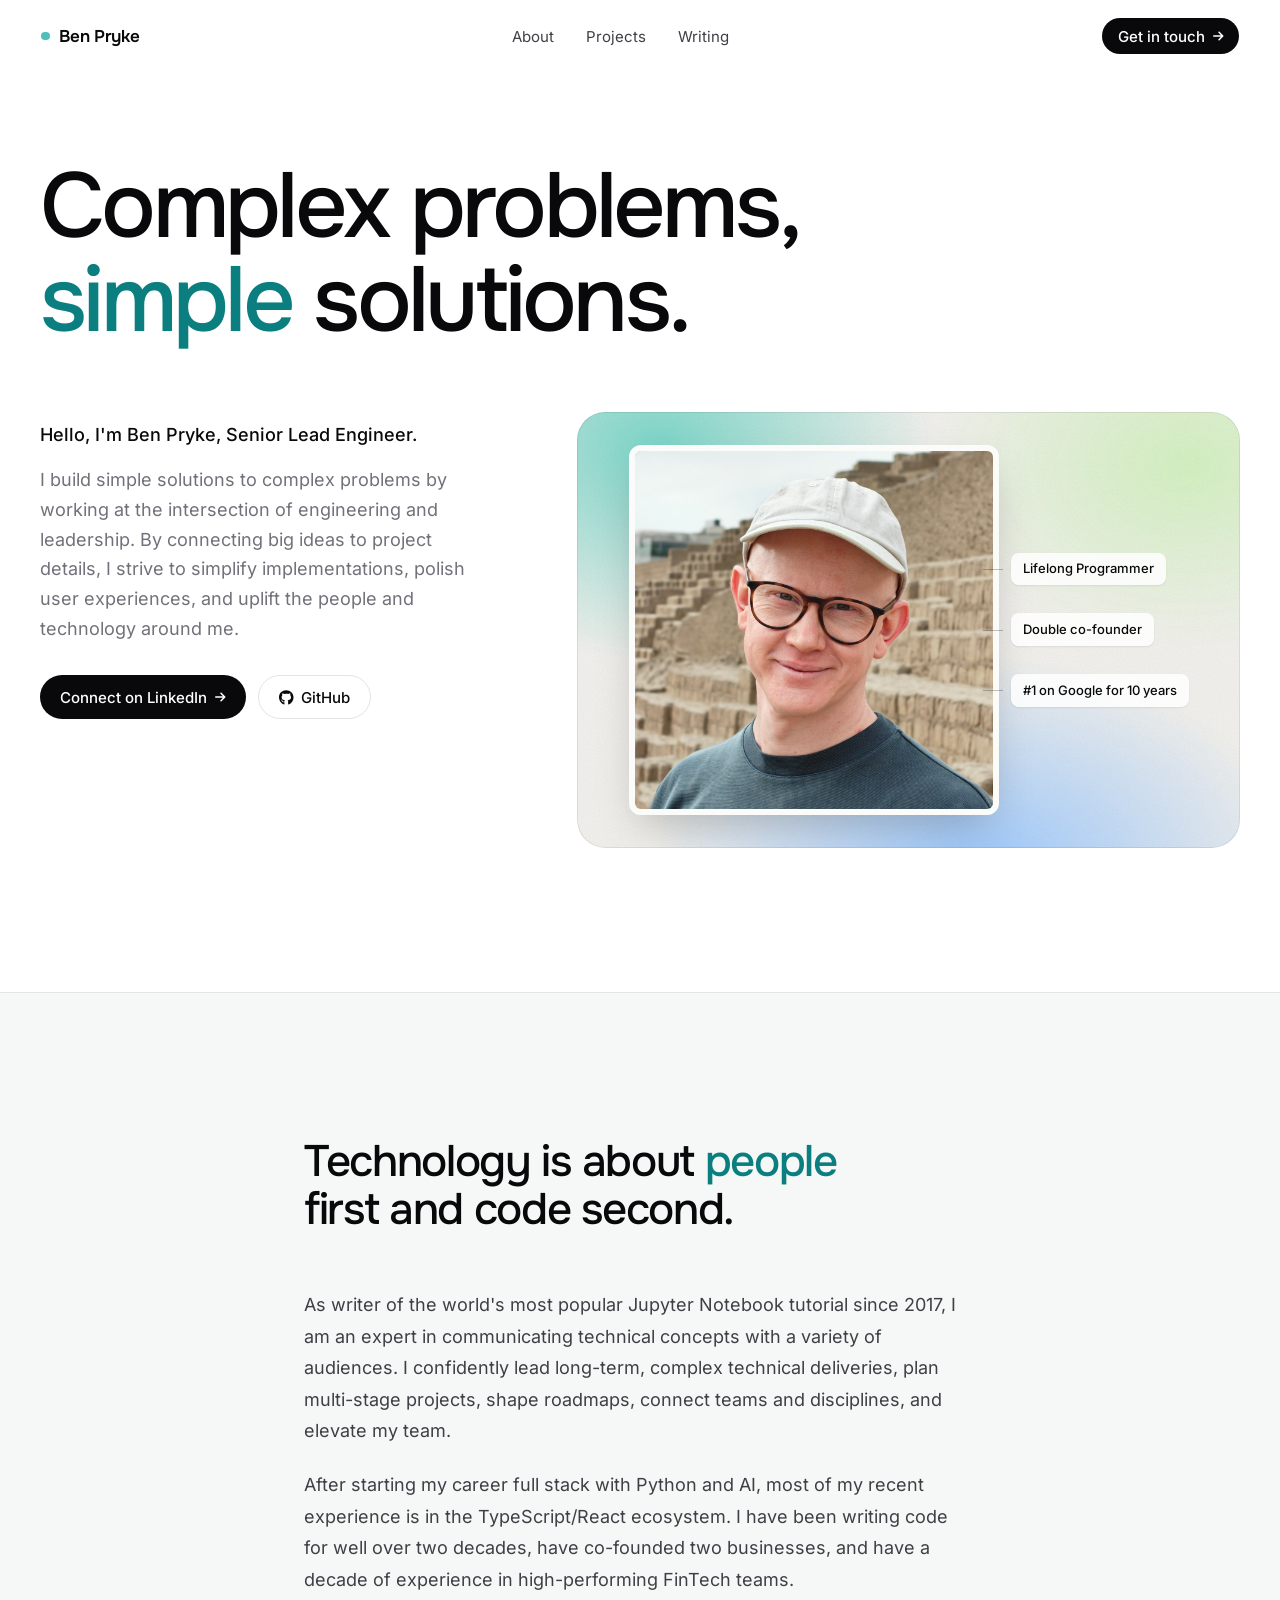
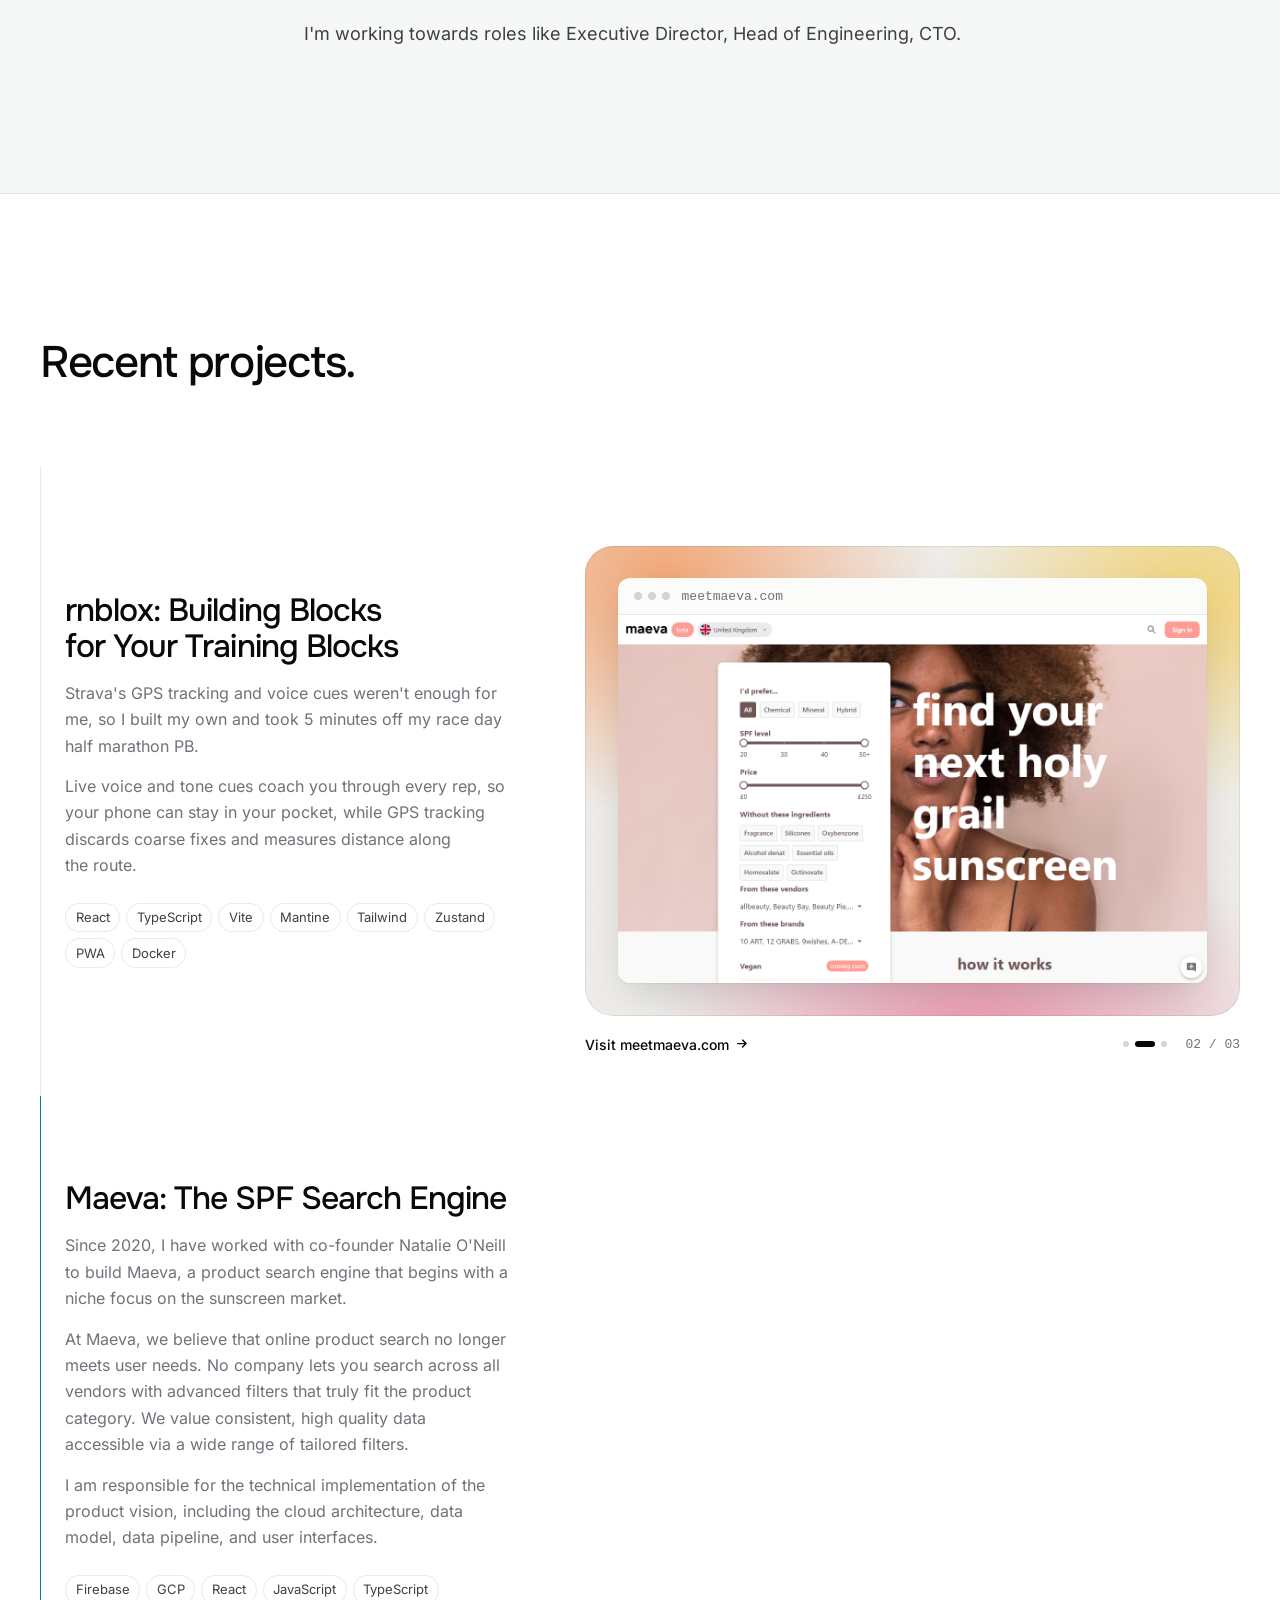
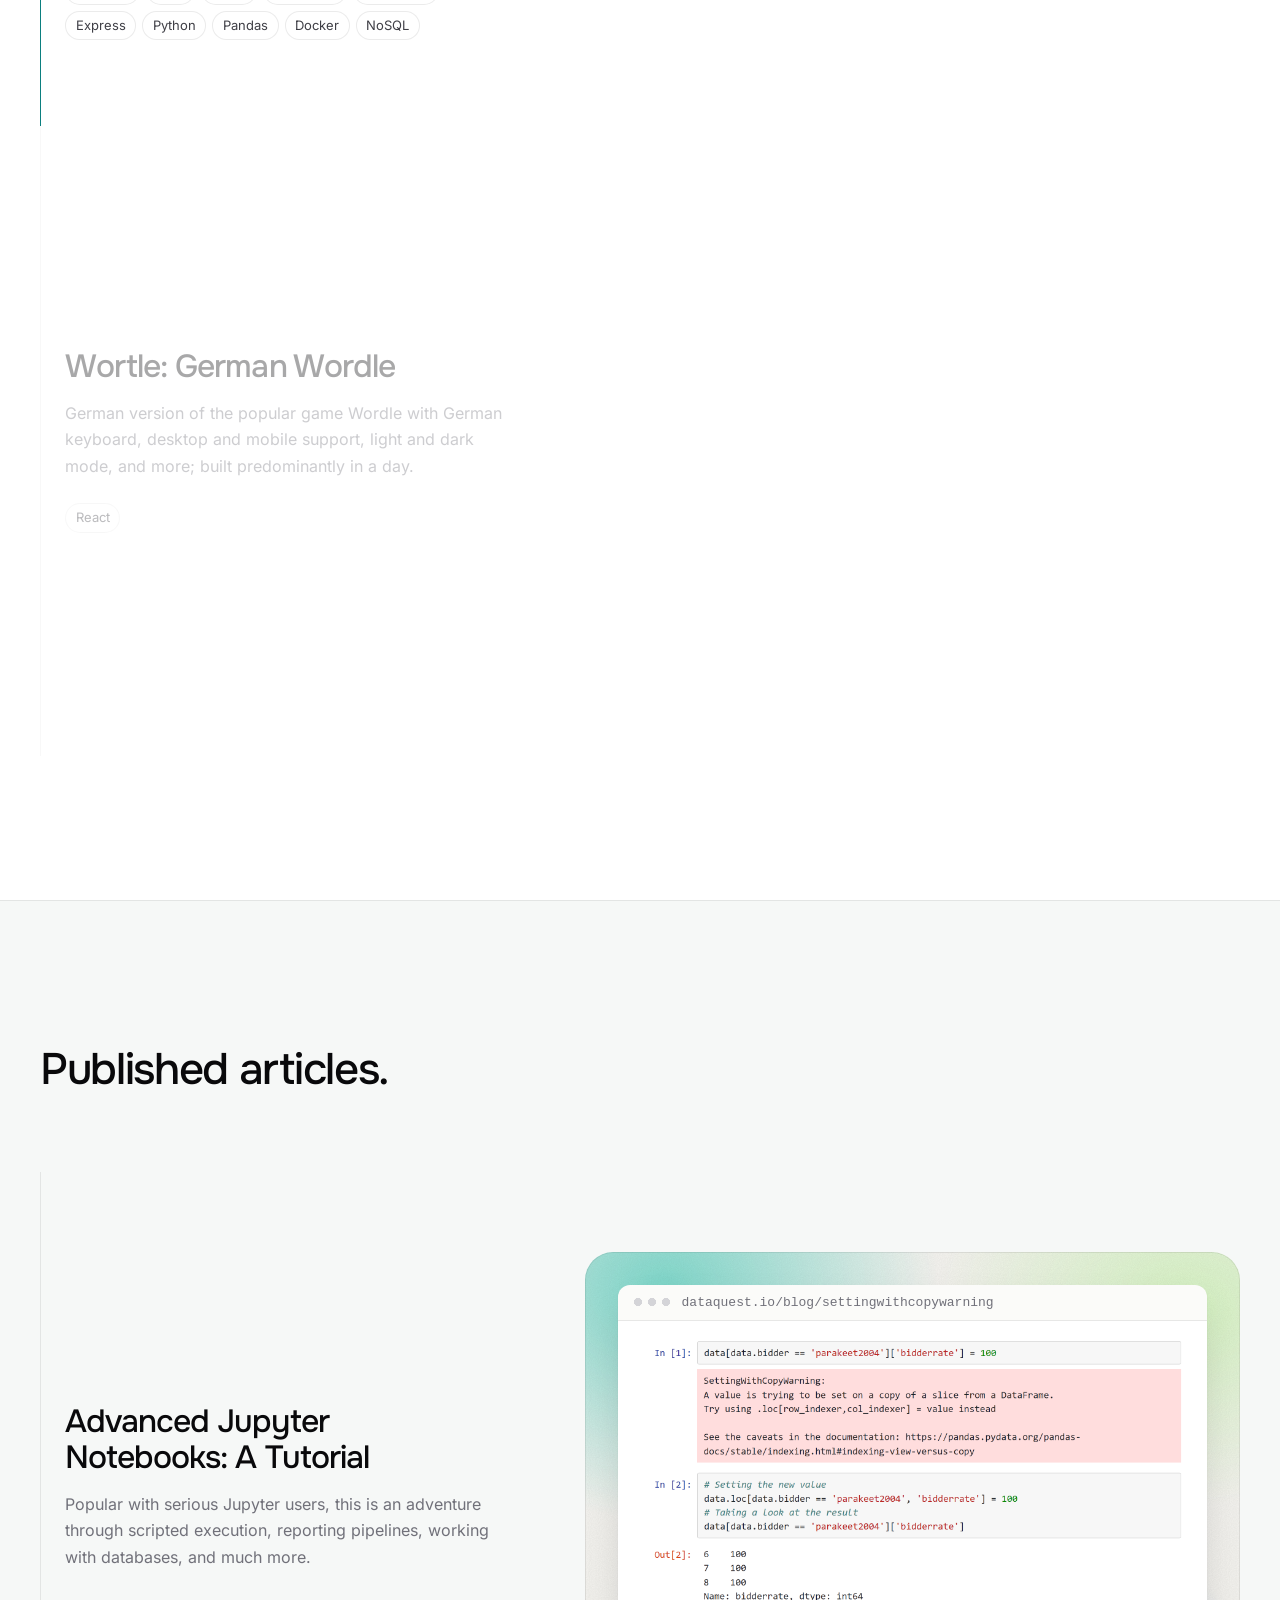
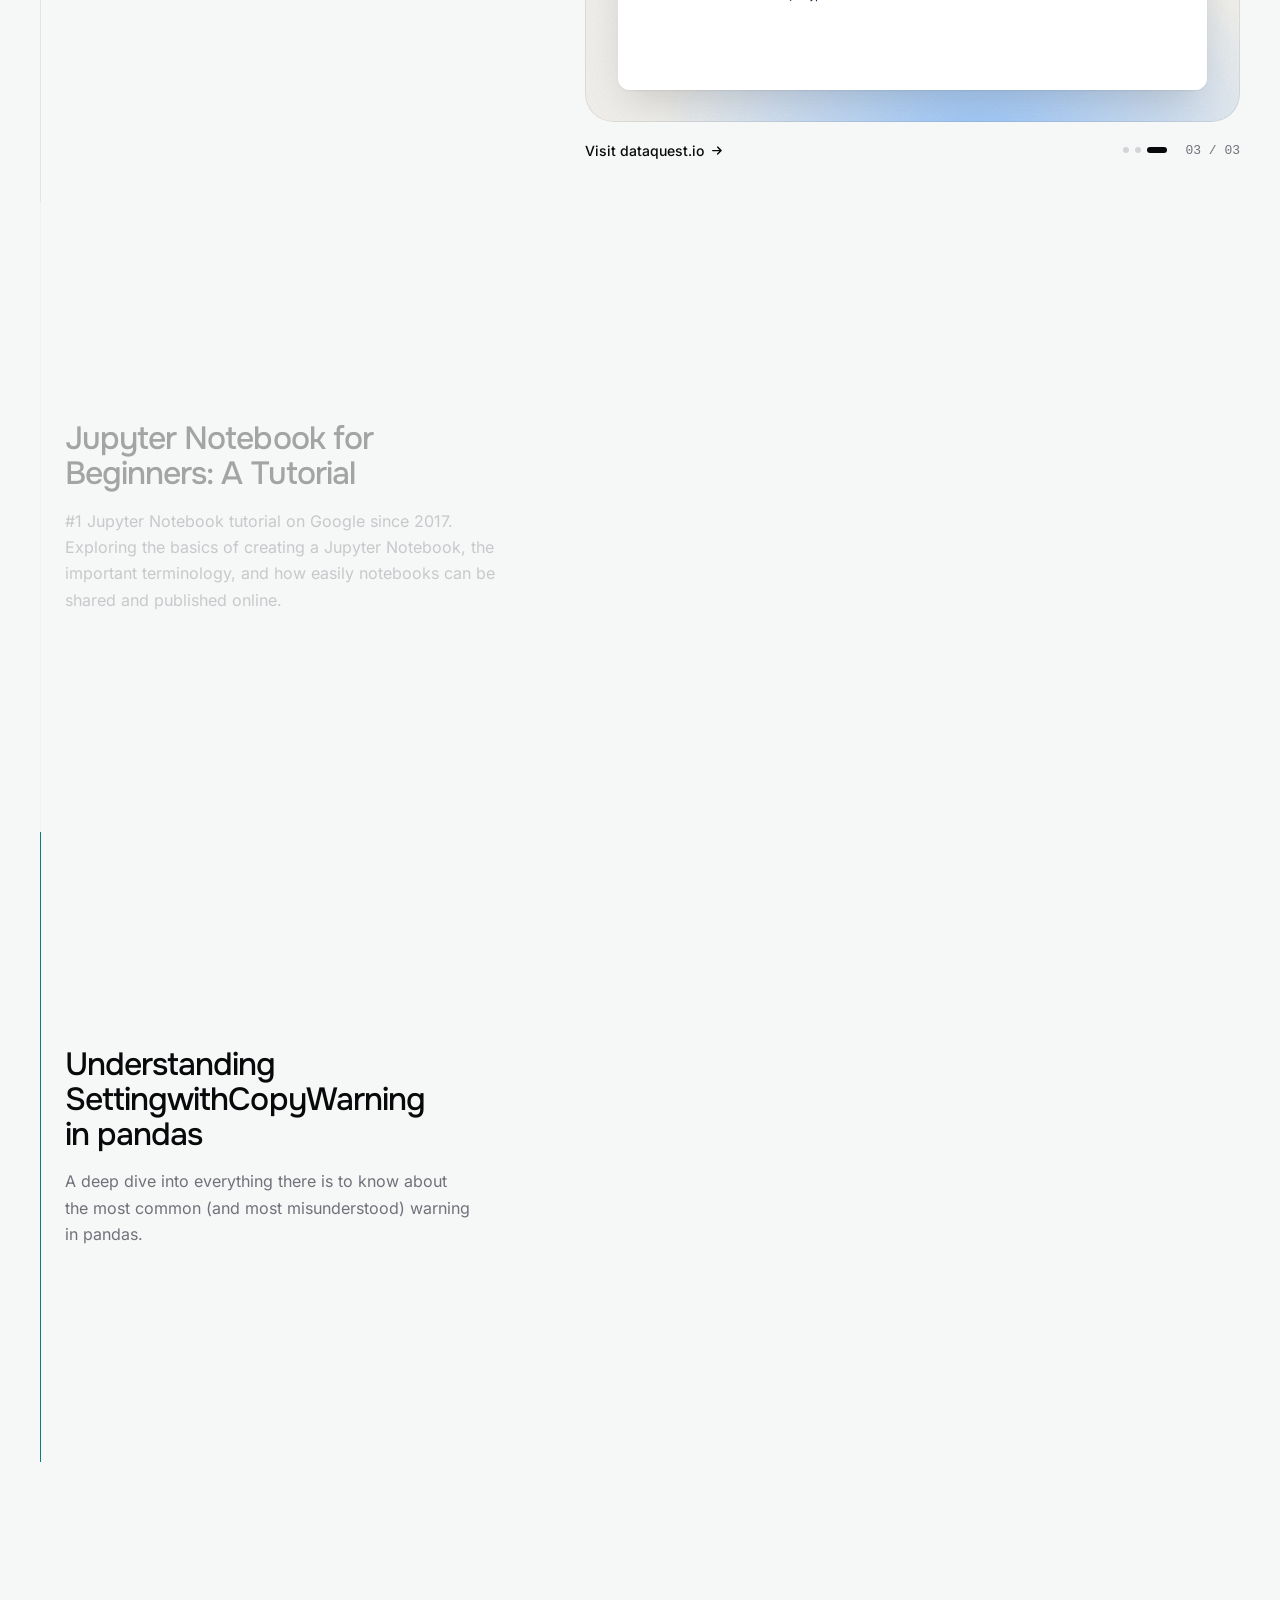
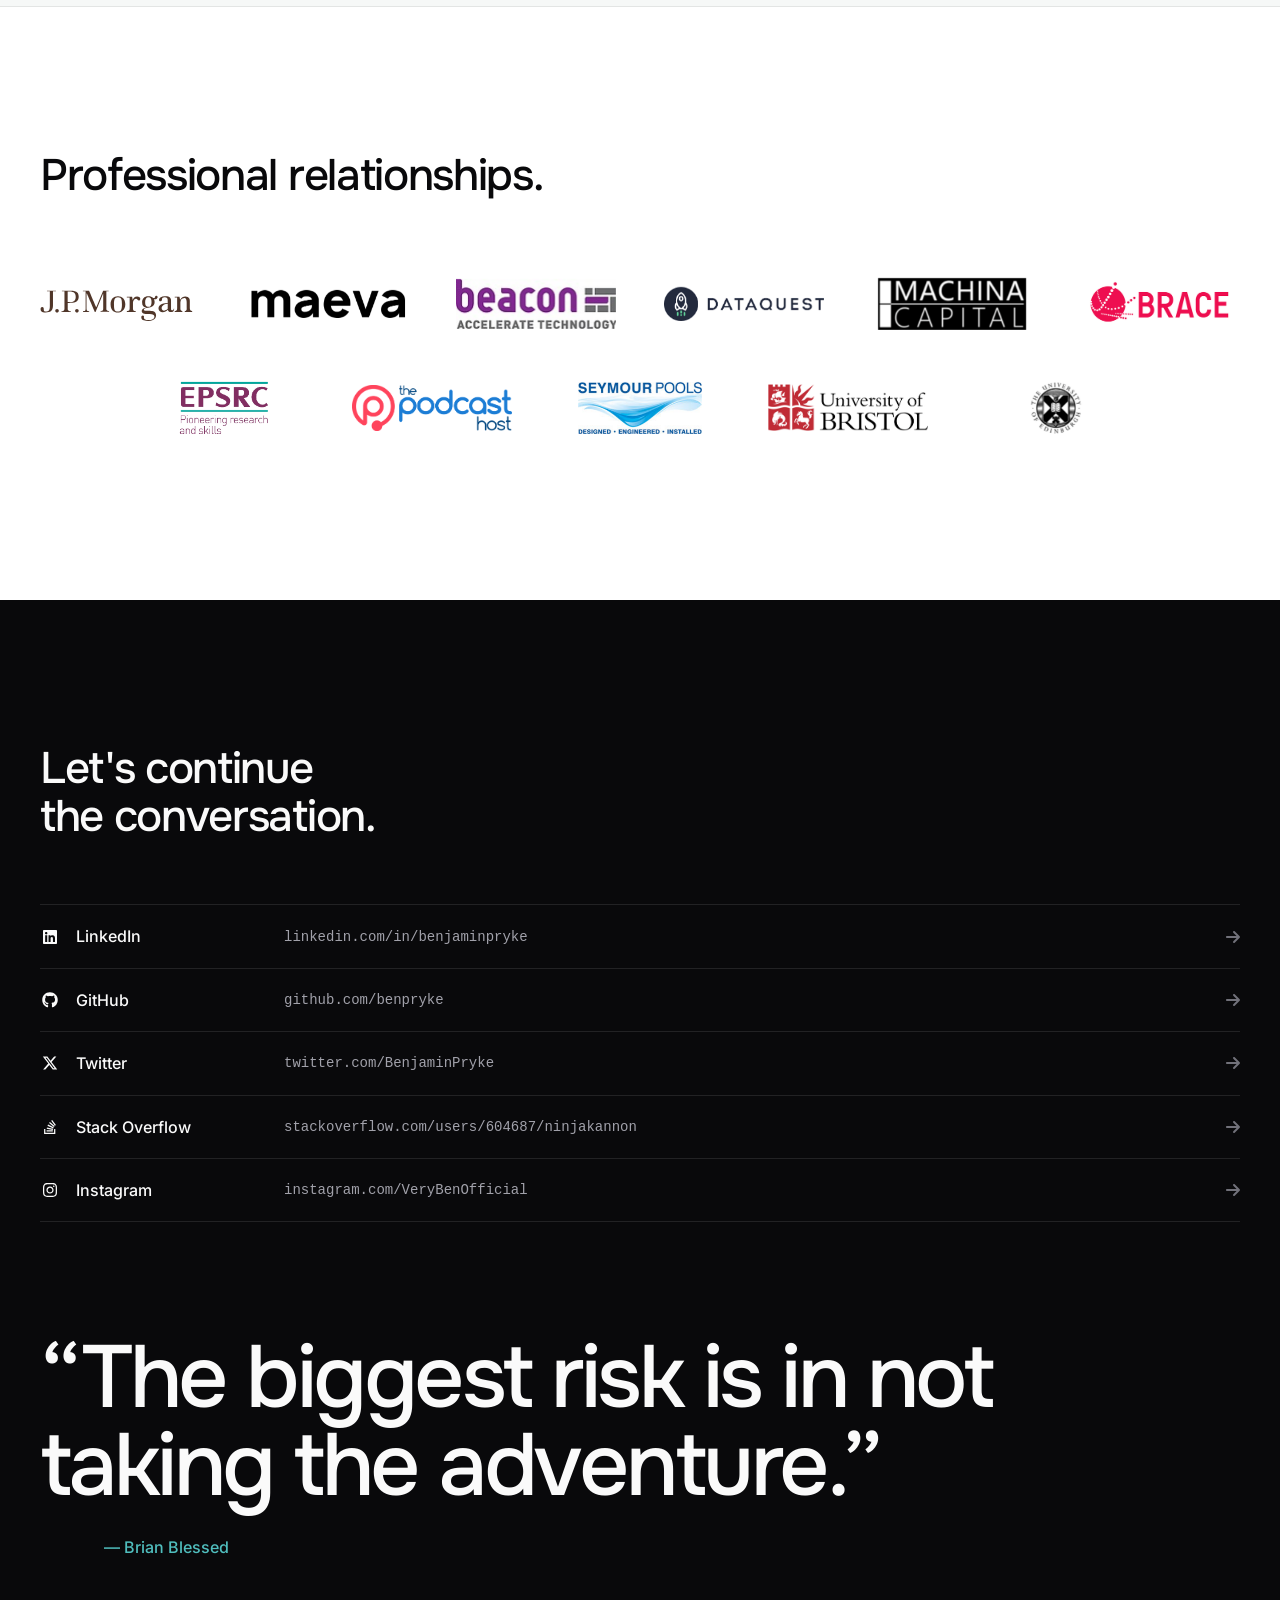
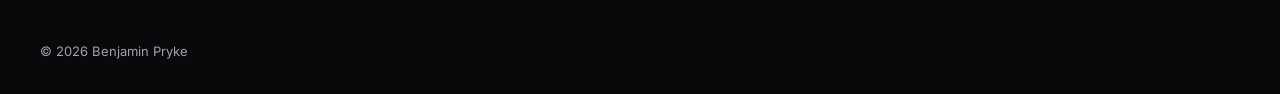
==== commit 83de87a5: "Deploying to master from @ benpryke/personal-website@a014a0c29246478ab6b53590cb5b299bcd294b6d 🚀" ====
--- a/200.html
+++ b/200.html
@@ -24,7 +24,7 @@
       gtag('js', new Date());
       gtag('config', 'G-BXW9QDPKF5');
     </script>
-    <script type="module" crossorigin src="/assets/index-BHt-4_sE.js"></script>
+    <script type="module" crossorigin src="/assets/index-DQd-AkJd.js"></script>
     <link rel="stylesheet" crossorigin href="/assets/index-BxGwgF0M.css">
   </head>
   <body>
